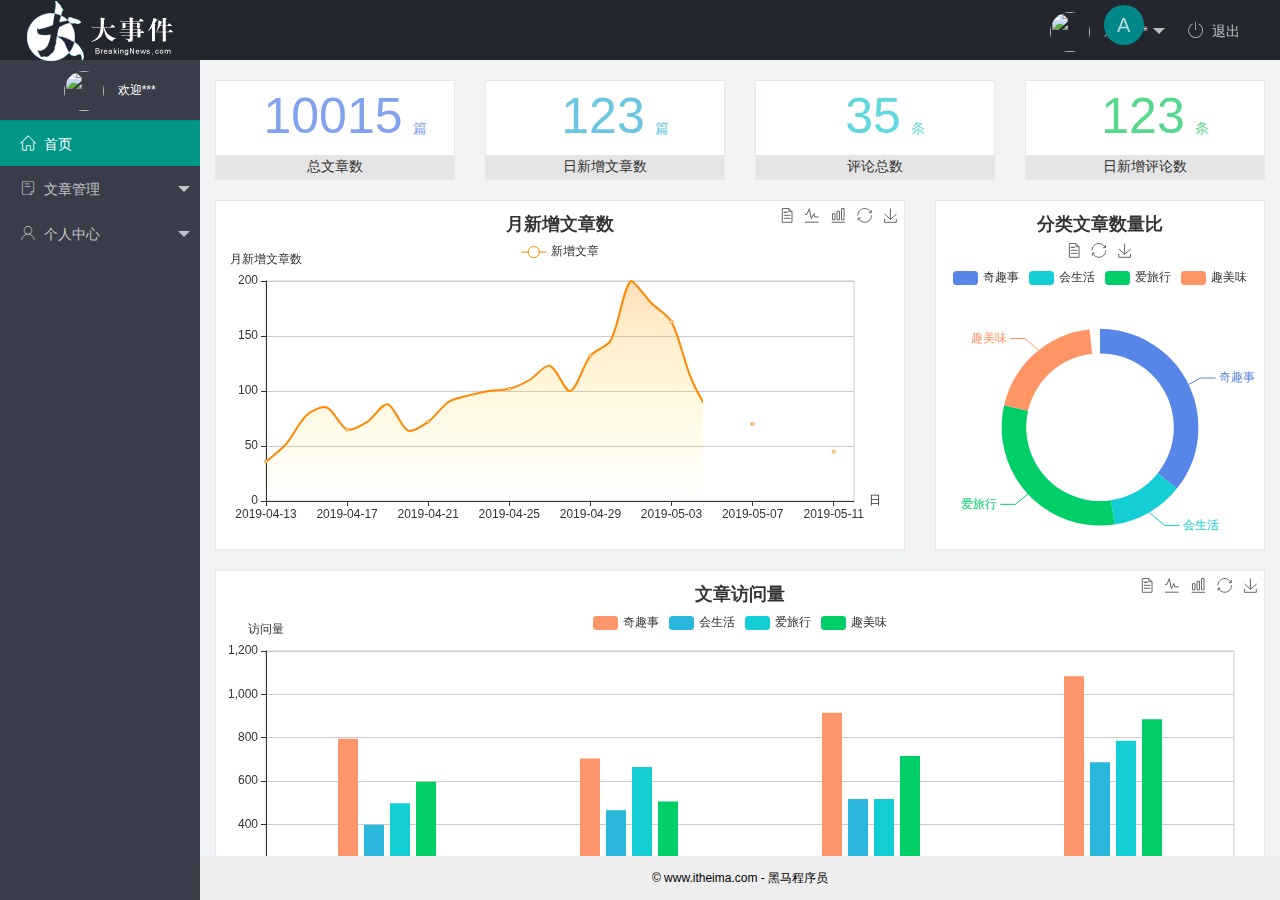
==== login页面.html @ 2f3b5753 "真的是登录页面基本机构哦" ====
<!DOCTYPE html>
<html>

<head>
    <meta charset="utf-8">
    <meta name="viewport" content="width=device-width, initial-scale=1, maximum-scale=1">
    <title></title>
    <link rel="stylesheet" href="./assets/lib/layui/css/layui.css">
    <link rel="stylesheet" href="./assets/fonts/iconfont.css">
    <!-- 个人css -->
    <link rel="stylesheet" href="./assets/css/index.css">
</head>

<body class="layui-layout-body">
    <div class="layui-layout layui-layout-admin">
        <div class="layui-header">
            <div class="layui-logo">
                <img src="./assets/images/logo.png" alt="">
            </div>
            <!-- 头部区域（可配合layui已有的水平导航） -->
            <ul class="layui-nav layui-layout-right">
                <li class="layui-nav-item">
                    <a href="javascript:;">
                        <img src="http://t.cn/RCzsdCq" class="layui-nav-img">
                        <span class="text-avatar">A</span>
                        <span id="welcome">欢迎***</span>
                    </a>
                    <dl class="layui-nav-child">
                        <dd><a href=""><i class="layui-icon layui-icon-app"></i>基本资料</a></dd>
                        <dd><a href=""><i class="layui-icon layui-icon-app"></i>个人头像</a></dd>
                        <dd><a href=""><i class="layui-icon layui-icon-app"></i>重置密码</a></dd>
                    </dl>
                </li>
                <li class="layui-nav-item">
                    <a href="">
                        <span class="iconfont icon-tuichu
                        "></span>退出
                    </a>
                </li>
            </ul>
        </div>

        <div class="layui-side layui-bg-black">
            <div class="layui-side-scroll">
                <!-- 加入个人图片 -->
                <div class="userinfo">
                    <img src="http://t.cn/RCzsdCq" class="layui-nav-img">
                    <span id="welcome">欢迎***</span>
                </div>
                <!-- 左侧导航区域（可配合layui已有的垂直导航） -->
                <ul class="layui-nav layui-nav-tree" lay-shrink="all">
                    <li class="layui-nav-item layui-this"><a href="./home/dashboard.html" target="fm"><span class="iconfont icon-home"></span>首页</a>
                    </li>
                    <li class="layui-nav-item ">
                        <a class="" href="javascript:;"><span class="iconfont icon-16"></span>文章管理</a>
                        <dl class="layui-nav-child">
                            <dd><a href="javascript:;"><i class="layui-icon layui-icon-app"></i>文章类别</a></dd>
                            <dd><a href="javascript:;"><i class="layui-icon layui-icon-app"></i>文章列表</a></dd>
                            <dd><a href="javascript:;"><i class="layui-icon layui-icon-app"></i>发表文章</a></dd>

                        </dl>
                    </li>
                    <li class="layui-nav-item">
                        <a href="javascript:;"><span class="iconfont icon-user"></span>个人中心</a>
                        <dl class="layui-nav-child">
                            <dd><a href="javascript:;"><i class="layui-icon layui-icon-app"></i>基本资料</a></dd>
                            <dd><a href="javascript:;"><i class="layui-icon layui-icon-app"></i>更换头像</a></dd>
                            <dd><a href="javascript:;"><i class="layui-icon layui-icon-app"></i>重置密码</a></dd>
                        </dl>
                    </li>
                </ul>
            </div>
        </div>

        <div class="layui-body">
            <!-- 内容主体区域 -->
            <iframe src="../home/dashboard.html" frameborder="0" name="fm"></iframe>
        </div>

        <div class="layui-footer">
            <!-- 底部固定区域 -->
            © www.itheima.com - 黑马程序员
        </div>
    </div>


    <script src="./assets/lib/layui/layui.all.js"></script>
    <script src="./assets/lib/jquery.js"></script>
    <!-- index的js -->
</body>

</html>
---- assets/lib/layui/css/layui.css ----
/** layui-v2.5.5 MIT License By https://www.layui.com */
 .layui-inline,img{display:inline-block;vertical-align:middle}h1,h2,h3,h4,h5,h6{font-weight:400}.layui-edge,.layui-header,.layui-inline,.layui-main{position:relative}.layui-body,.layui-edge,.layui-elip{overflow:hidden}.layui-btn,.layui-edge,.layui-inline,img{vertical-align:middle}.layui-btn,.layui-disabled,.layui-icon,.layui-unselect{-moz-user-select:none;-webkit-user-select:none;-ms-user-select:none}.layui-elip,.layui-form-checkbox span,.layui-form-pane .layui-form-label{text-overflow:ellipsis;white-space:nowrap}.layui-breadcrumb,.layui-tree-btnGroup{visibility:hidden}blockquote,body,button,dd,div,dl,dt,form,h1,h2,h3,h4,h5,h6,input,li,ol,p,pre,td,textarea,th,ul{margin:0;padding:0;-webkit-tap-highlight-color:rgba(0,0,0,0)}a:active,a:hover{outline:0}img{border:none}li{list-style:none}table{border-collapse:collapse;border-spacing:0}h4,h5,h6{font-size:100%}button,input,optgroup,option,select,textarea{font-family:inherit;font-size:inherit;font-style:inherit;font-weight:inherit;outline:0}pre{white-space:pre-wrap;white-space:-moz-pre-wrap;white-space:-pre-wrap;white-space:-o-pre-wrap;word-wrap:break-word}body{line-height:24px;font:14px Helvetica Neue,Helvetica,PingFang SC,Tahoma,Arial,sans-serif}hr{height:1px;margin:10px 0;border:0;clear:both}a{color:#333;text-decoration:none}a:hover{color:#777}a cite{font-style:normal;*cursor:pointer}.layui-border-box,.layui-border-box *{box-sizing:border-box}.layui-box,.layui-box *{box-sizing:content-box}.layui-clear{clear:both;*zoom:1}.layui-clear:after{content:'\20';clear:both;*zoom:1;display:block;height:0}.layui-inline{*display:inline;*zoom:1}.layui-edge{display:inline-block;width:0;height:0;border-width:6px;border-style:dashed;border-color:transparent}.layui-edge-top{top:-4px;border-bottom-color:#999;border-bottom-style:solid}.layui-edge-right{border-left-color:#999;border-left-style:solid}.layui-edge-bottom{top:2px;border-top-color:#999;border-top-style:solid}.layui-edge-left{border-right-color:#999;border-right-style:solid}.layui-disabled,.layui-disabled:hover{color:#d2d2d2!important;cursor:not-allowed!important}.layui-circle{border-radius:100%}.layui-show{display:block!important}.layui-hide{display:none!important}@font-face{font-family:layui-icon;src:url(../font/iconfont.eot?v=250);src:url(../font/iconfont.eot?v=250#iefix) format('embedded-opentype'),url(../font/iconfont.woff2?v=250) format('woff2'),url(../font/iconfont.woff?v=250) format('woff'),url(../font/iconfont.ttf?v=250) format('truetype'),url(../font/iconfont.svg?v=250#layui-icon) format('svg')}.layui-icon{font-family:layui-icon!important;font-size:16px;font-style:normal;-webkit-font-smoothing:antialiased;-moz-osx-font-smoothing:grayscale}.layui-icon-reply-fill:before{content:"\e611"}.layui-icon-set-fill:before{content:"\e614"}.layui-icon-menu-fill:before{content:"\e60f"}.layui-icon-search:before{content:"\e615"}.layui-icon-share:before{content:"\e641"}.layui-icon-set-sm:before{content:"\e620"}.layui-icon-engine:before{content:"\e628"}.layui-icon-close:before{content:"\1006"}.layui-icon-close-fill:before{content:"\1007"}.layui-icon-chart-screen:before{content:"\e629"}.layui-icon-star:before{content:"\e600"}.layui-icon-circle-dot:before{content:"\e617"}.layui-icon-chat:before{content:"\e606"}.layui-icon-release:before{content:"\e609"}.layui-icon-list:before{content:"\e60a"}.layui-icon-chart:before{content:"\e62c"}.layui-icon-ok-circle:before{content:"\1005"}.layui-icon-layim-theme:before{content:"\e61b"}.layui-icon-table:before{content:"\e62d"}.layui-icon-right:before{content:"\e602"}.layui-icon-left:before{content:"\e603"}.layui-icon-cart-simple:before{content:"\e698"}.layui-icon-face-cry:before{content:"\e69c"}.layui-icon-face-smile:before{content:"\e6af"}.layui-icon-survey:before{content:"\e6b2"}.layui-icon-tree:before{content:"\e62e"}.layui-icon-upload-circle:before{content:"\e62f"}.layui-icon-add-circle:before{content:"\e61f"}.layui-icon-download-circle:before{content:"\e601"}.layui-icon-templeate-1:before{content:"\e630"}.layui-icon-util:before{content:"\e631"}.layui-icon-face-surprised:before{content:"\e664"}.layui-icon-edit:before{content:"\e642"}.layui-icon-speaker:before{content:"\e645"}.layui-icon-down:before{content:"\e61a"}.layui-icon-file:before{content:"\e621"}.layui-icon-layouts:before{content:"\e632"}.layui-icon-rate-half:before{content:"\e6c9"}.layui-icon-add-circle-fine:before{content:"\e608"}.layui-icon-prev-circle:before{content:"\e633"}.layui-icon-read:before{content:"\e705"}.layui-icon-404:before{content:"\e61c"}.layui-icon-carousel:before{content:"\e634"}.layui-icon-help:before{content:"\e607"}.layui-icon-code-circle:before{content:"\e635"}.layui-icon-water:before{content:"\e636"}.layui-icon-username:before{content:"\e66f"}.layui-icon-find-fill:before{content:"\e670"}.layui-icon-about:before{content:"\e60b"}.layui-icon-location:before{content:"\e715"}.layui-icon-up:before{content:"\e619"}.layui-icon-pause:before{content:"\e651"}.layui-icon-date:before{content:"\e637"}.layui-icon-layim-uploadfile:before{content:"\e61d"}.layui-icon-delete:before{content:"\e640"}.layui-icon-play:before{content:"\e652"}.layui-icon-top:before{content:"\e604"}.layui-icon-friends:before{content:"\e612"}.layui-icon-refresh-3:before{content:"\e9aa"}.layui-icon-ok:before{content:"\e605"}.layui-icon-layer:before{content:"\e638"}.layui-icon-face-smile-fine:before{content:"\e60c"}.layui-icon-dollar:before{content:"\e659"}.layui-icon-group:before{content:"\e613"}.layui-icon-layim-download:before{content:"\e61e"}.layui-icon-picture-fine:before{content:"\e60d"}.layui-icon-link:before{content:"\e64c"}.layui-icon-diamond:before{content:"\e735"}.layui-icon-log:before{content:"\e60e"}.layui-icon-rate-solid:before{content:"\e67a"}.layui-icon-fonts-del:before{content:"\e64f"}.layui-icon-unlink:before{content:"\e64d"}.layui-icon-fonts-clear:before{content:"\e639"}.layui-icon-triangle-r:before{content:"\e623"}.layui-icon-circle:before{content:"\e63f"}.layui-icon-radio:before{content:"\e643"}.layui-icon-align-center:before{content:"\e647"}.layui-icon-align-right:before{content:"\e648"}.layui-icon-align-left:before{content:"\e649"}.layui-icon-loading-1:before{content:"\e63e"}.layui-icon-return:before{content:"\e65c"}.layui-icon-fonts-strong:before{content:"\e62b"}.layui-icon-upload:before{content:"\e67c"}.layui-icon-dialogue:before{content:"\e63a"}.layui-icon-video:before{content:"\e6ed"}.layui-icon-headset:before{content:"\e6fc"}.layui-icon-cellphone-fine:before{content:"\e63b"}.layui-icon-add-1:before{content:"\e654"}.layui-icon-face-smile-b:before{content:"\e650"}.layui-icon-fonts-html:before{content:"\e64b"}.layui-icon-form:before{content:"\e63c"}.layui-icon-cart:before{content:"\e657"}.layui-icon-camera-fill:before{content:"\e65d"}.layui-icon-tabs:before{content:"\e62a"}.layui-icon-fonts-code:before{content:"\e64e"}.layui-icon-fire:before{content:"\e756"}.layui-icon-set:before{content:"\e716"}.layui-icon-fonts-u:before{content:"\e646"}.layui-icon-triangle-d:before{content:"\e625"}.layui-icon-tips:before{content:"\e702"}.layui-icon-picture:before{content:"\e64a"}.layui-icon-more-vertical:before{content:"\e671"}.layui-icon-flag:before{content:"\e66c"}.layui-icon-loading:before{content:"\e63d"}.layui-icon-fonts-i:before{content:"\e644"}.layui-icon-refresh-1:before{content:"\e666"}.layui-icon-rmb:before{content:"\e65e"}.layui-icon-home:before{content:"\e68e"}.layui-icon-user:before{content:"\e770"}.layui-icon-notice:before{content:"\e667"}.layui-icon-login-weibo:before{content:"\e675"}.layui-icon-voice:before{content:"\e688"}.layui-icon-upload-drag:before{content:"\e681"}.layui-icon-login-qq:before{content:"\e676"}.layui-icon-snowflake:before{content:"\e6b1"}.layui-icon-file-b:before{content:"\e655"}.layui-icon-template:before{content:"\e663"}.layui-icon-auz:before{content:"\e672"}.layui-icon-console:before{content:"\e665"}.layui-icon-app:before{content:"\e653"}.layui-icon-prev:before{content:"\e65a"}.layui-icon-website:before{content:"\e7ae"}.layui-icon-next:before{content:"\e65b"}.layui-icon-component:before{content:"\e857"}.layui-icon-more:before{content:"\e65f"}.layui-icon-login-wechat:before{content:"\e677"}.layui-icon-shrink-right:before{content:"\e668"}.layui-icon-spread-left:before{content:"\e66b"}.layui-icon-camera:before{content:"\e660"}.layui-icon-note:before{content:"\e66e"}.layui-icon-refresh:before{content:"\e669"}.layui-icon-female:before{content:"\e661"}.layui-icon-male:before{content:"\e662"}.layui-icon-password:before{content:"\e673"}.layui-icon-senior:before{content:"\e674"}.layui-icon-theme:before{content:"\e66a"}.layui-icon-tread:before{content:"\e6c5"}.layui-icon-praise:before{content:"\e6c6"}.layui-icon-star-fill:before{content:"\e658"}.layui-icon-rate:before{content:"\e67b"}.layui-icon-template-1:before{content:"\e656"}.layui-icon-vercode:before{content:"\e679"}.layui-icon-cellphone:before{content:"\e678"}.layui-icon-screen-full:before{content:"\e622"}.layui-icon-screen-restore:before{content:"\e758"}.layui-icon-cols:before{content:"\e610"}.layui-icon-export:before{content:"\e67d"}.layui-icon-print:before{content:"\e66d"}.layui-icon-slider:before{content:"\e714"}.layui-icon-addition:before{content:"\e624"}.layui-icon-subtraction:before{content:"\e67e"}.layui-icon-service:before{content:"\e626"}.layui-icon-transfer:before{content:"\e691"}.layui-main{width:1140px;margin:0 auto}.layui-header{z-index:1000;height:60px}.layui-header a:hover{transition:all .5s;-webkit-transition:all .5s}.layui-side{position:fixed;left:0;top:0;bottom:0;z-index:999;width:200px;overflow-x:hidden}.layui-side-scroll{position:relative;width:220px;height:100%;overflow-x:hidden}.layui-body{position:absolute;left:200px;right:0;top:0;bottom:0;z-index:998;width:auto;overflow-y:auto;box-sizing:border-box}.layui-layout-body{overflow:hidden}.layui-layout-admin .layui-header{background-color:#23262E}.layui-layout-admin .layui-side{top:60px;width:200px;overflow-x:hidden}.layui-layout-admin .layui-body{position:fixed;top:60px;bottom:44px}.layui-layout-admin .layui-main{width:auto;margin:0 15px}.layui-layout-admin .layui-footer{position:fixed;left:200px;right:0;bottom:0;height:44px;line-height:44px;padding:0 15px;background-color:#eee}.layui-layout-admin .layui-logo{position:absolute;left:0;top:0;width:200px;height:100%;line-height:60px;text-align:center;color:#009688;font-size:16px}.layui-layout-admin .layui-header .layui-nav{background:0 0}.layui-layout-left{position:absolute!important;left:200px;top:0}.layui-layout-right{position:absolute!important;right:0;top:0}.layui-container{position:relative;margin:0 auto;padding:0 15px;box-sizing:border-box}.layui-fluid{position:relative;margin:0 auto;padding:0 15px}.layui-row:after,.layui-row:before{content:'';display:block;clear:both}.layui-col-lg1,.layui-col-lg10,.layui-col-lg11,.layui-col-lg12,.layui-col-lg2,.layui-col-lg3,.layui-col-lg4,.layui-col-lg5,.layui-col-lg6,.layui-col-lg7,.layui-col-lg8,.layui-col-lg9,.layui-col-md1,.layui-col-md10,.layui-col-md11,.layui-col-md12,.layui-col-md2,.layui-col-md3,.layui-col-md4,.layui-col-md5,.layui-col-md6,.layui-col-md7,.layui-col-md8,.layui-col-md9,.layui-col-sm1,.layui-col-sm10,.layui-col-sm11,.layui-col-sm12,.layui-col-sm2,.layui-col-sm3,.layui-col-sm4,.layui-col-sm5,.layui-col-sm6,.layui-col-sm7,.layui-col-sm8,.layui-col-sm9,.layui-col-xs1,.layui-col-xs10,.layui-col-xs11,.layui-col-xs12,.layui-col-xs2,.layui-col-xs3,.layui-col-xs4,.layui-col-xs5,.layui-col-xs6,.layui-col-xs7,.layui-col-xs8,.layui-col-xs9{position:relative;display:block;box-sizing:border-box}.layui-col-xs1,.layui-col-xs10,.layui-col-xs11,.layui-col-xs12,.layui-col-xs2,.layui-col-xs3,.layui-col-xs4,.layui-col-xs5,.layui-col-xs6,.layui-col-xs7,.layui-col-xs8,.layui-col-xs9{float:left}.layui-col-xs1{width:8.33333333%}.layui-col-xs2{width:16.66666667%}.layui-col-xs3{width:25%}.layui-col-xs4{width:33.33333333%}.layui-col-xs5{width:41.66666667%}.layui-col-xs6{width:50%}.layui-col-xs7{width:58.33333333%}.layui-col-xs8{width:66.66666667%}.layui-col-xs9{width:75%}.layui-col-xs10{width:83.33333333%}.layui-col-xs11{width:91.66666667%}.layui-col-xs12{width:100%}.layui-col-xs-offset1{margin-left:8.33333333%}.layui-col-xs-offset2{margin-left:16.66666667%}.layui-col-xs-offset3{margin-left:25%}.layui-col-xs-offset4{margin-left:33.33333333%}.layui-col-xs-offset5{margin-left:41.66666667%}.layui-col-xs-offset6{margin-left:50%}.layui-col-xs-offset7{margin-left:58.33333333%}.layui-col-xs-offset8{margin-left:66.66666667%}.layui-col-xs-offset9{margin-left:75%}.layui-col-xs-offset10{margin-left:83.33333333%}.layui-col-xs-offset11{margin-left:91.66666667%}.layui-col-xs-offset12{margin-left:100%}@media screen and (max-width:768px){.layui-hide-xs{display:none!important}.layui-show-xs-block{display:block!important}.layui-show-xs-inline{display:inline!important}.layui-show-xs-inline-block{display:inline-block!important}}@media screen and (min-width:768px){.layui-container{width:750px}.layui-hide-sm{display:none!important}.layui-show-sm-block{display:block!important}.layui-show-sm-inline{display:inline!important}.layui-show-sm-inline-block{display:inline-block!important}.layui-col-sm1,.layui-col-sm10,.layui-col-sm11,.layui-col-sm12,.layui-col-sm2,.layui-col-sm3,.layui-col-sm4,.layui-col-sm5,.layui-col-sm6,.layui-col-sm7,.layui-col-sm8,.layui-col-sm9{float:left}.layui-col-sm1{width:8.33333333%}.layui-col-sm2{width:16.66666667%}.layui-col-sm3{width:25%}.layui-col-sm4{width:33.33333333%}.layui-col-sm5{width:41.66666667%}.layui-col-sm6{width:50%}.layui-col-sm7{width:58.33333333%}.layui-col-sm8{width:66.66666667%}.layui-col-sm9{width:75%}.layui-col-sm10{width:83.33333333%}.layui-col-sm11{width:91.66666667%}.layui-col-sm12{width:100%}.layui-col-sm-offset1{margin-left:8.33333333%}.layui-col-sm-offset2{margin-left:16.66666667%}.layui-col-sm-offset3{margin-left:25%}.layui-col-sm-offset4{margin-left:33.33333333%}.layui-col-sm-offset5{margin-left:41.66666667%}.layui-col-sm-offset6{margin-left:50%}.layui-col-sm-offset7{margin-left:58.33333333%}.layui-col-sm-offset8{margin-left:66.66666667%}.layui-col-sm-offset9{margin-left:75%}.layui-col-sm-offset10{margin-left:83.33333333%}.layui-col-sm-offset11{margin-left:91.66666667%}.layui-col-sm-offset12{margin-left:100%}}@media screen and (min-width:992px){.layui-container{width:970px}.layui-hide-md{display:none!important}.layui-show-md-block{display:block!important}.layui-show-md-inline{display:inline!important}.layui-show-md-inline-block{display:inline-block!important}.layui-col-md1,.layui-col-md10,.layui-col-md11,.layui-col-md12,.layui-col-md2,.layui-col-md3,.layui-col-md4,.layui-col-md5,.layui-col-md6,.layui-col-md7,.layui-col-md8,.layui-col-md9{float:left}.layui-col-md1{width:8.33333333%}.layui-col-md2{width:16.66666667%}.layui-col-md3{width:25%}.layui-col-md4{width:33.33333333%}.layui-col-md5{width:41.66666667%}.layui-col-md6{width:50%}.layui-col-md7{width:58.33333333%}.layui-col-md8{width:66.66666667%}.layui-col-md9{width:75%}.layui-col-md10{width:83.33333333%}.layui-col-md11{width:91.66666667%}.layui-col-md12{width:100%}.layui-col-md-offset1{margin-left:8.33333333%}.layui-col-md-offset2{margin-left:16.66666667%}.layui-col-md-offset3{margin-left:25%}.layui-col-md-offset4{margin-left:33.33333333%}.layui-col-md-offset5{margin-left:41.66666667%}.layui-col-md-offset6{margin-left:50%}.layui-col-md-offset7{margin-left:58.33333333%}.layui-col-md-offset8{margin-left:66.66666667%}.layui-col-md-offset9{margin-left:75%}.layui-col-md-offset10{margin-left:83.33333333%}.layui-col-md-offset11{margin-left:91.66666667%}.layui-col-md-offset12{margin-left:100%}}@media screen and (min-width:1200px){.layui-container{width:1170px}.layui-hide-lg{display:none!important}.layui-show-lg-block{display:block!important}.layui-show-lg-inline{display:inline!important}.layui-show-lg-inline-block{display:inline-block!important}.layui-col-lg1,.layui-col-lg10,.layui-col-lg11,.layui-col-lg12,.layui-col-lg2,.layui-col-lg3,.layui-col-lg4,.layui-col-lg5,.layui-col-lg6,.layui-col-lg7,.layui-col-lg8,.layui-col-lg9{float:left}.layui-col-lg1{width:8.33333333%}.layui-col-lg2{width:16.66666667%}.layui-col-lg3{width:25%}.layui-col-lg4{width:33.33333333%}.layui-col-lg5{width:41.66666667%}.layui-col-lg6{width:50%}.layui-col-lg7{width:58.33333333%}.layui-col-lg8{width:66.66666667%}.layui-col-lg9{width:75%}.layui-col-lg10{width:83.33333333%}.layui-col-lg11{width:91.66666667%}.layui-col-lg12{width:100%}.layui-col-lg-offset1{margin-left:8.33333333%}.layui-col-lg-offset2{margin-left:16.66666667%}.layui-col-lg-offset3{margin-left:25%}.layui-col-lg-offset4{margin-left:33.33333333%}.layui-col-lg-offset5{margin-left:41.66666667%}.layui-col-lg-offset6{margin-left:50%}.layui-col-lg-offset7{margin-left:58.33333333%}.layui-col-lg-offset8{margin-left:66.66666667%}.layui-col-lg-offset9{margin-left:75%}.layui-col-lg-offset10{margin-left:83.33333333%}.layui-col-lg-offset11{margin-left:91.66666667%}.layui-col-lg-offset12{margin-left:100%}}.layui-col-space1{margin:-.5px}.layui-col-space1>*{padding:.5px}.layui-col-space3{margin:-1.5px}.layui-col-space3>*{padding:1.5px}.layui-col-space5{margin:-2.5px}.layui-col-space5>*{padding:2.5px}.layui-col-space8{margin:-3.5px}.layui-col-space8>*{padding:3.5px}.layui-col-space10{margin:-5px}.layui-col-space10>*{padding:5px}.layui-col-space12{margin:-6px}.layui-col-space12>*{padding:6px}.layui-col-space15{margin:-7.5px}.layui-col-space15>*{padding:7.5px}.layui-col-space18{margin:-9px}.layui-col-space18>*{padding:9px}.layui-col-space20{margin:-10px}.layui-col-space20>*{padding:10px}.layui-col-space22{margin:-11px}.layui-col-space22>*{padding:11px}.layui-col-space25{margin:-12.5px}.layui-col-space25>*{padding:12.5px}.layui-col-space30{margin:-15px}.layui-col-space30>*{padding:15px}.layui-btn,.layui-input,.layui-select,.layui-textarea,.layui-upload-button{outline:0;-webkit-appearance:none;transition:all .3s;-webkit-transition:all .3s;box-sizing:border-box}.layui-elem-quote{margin-bottom:10px;padding:15px;line-height:22px;border-left:5px solid #009688;border-radius:0 2px 2px 0;background-color:#f2f2f2}.layui-quote-nm{border-style:solid;border-width:1px 1px 1px 5px;background:0 0}.layui-elem-field{margin-bottom:10px;padding:0;border-width:1px;border-style:solid}.layui-elem-field legend{margin-left:20px;padding:0 10px;font-size:20px;font-weight:300}.layui-field-title{margin:10px 0 20px;border-width:1px 0 0}.layui-field-box{padding:10px 15px}.layui-field-title .layui-field-box{padding:10px 0}.layui-progress{position:relative;height:6px;border-radius:20px;background-color:#e2e2e2}.layui-progress-bar{position:absolute;left:0;top:0;width:0;max-width:100%;height:6px;border-radius:20px;text-align:right;background-color:#5FB878;transition:all .3s;-webkit-transition:all .3s}.layui-progress-big,.layui-progress-big .layui-progress-bar{height:18px;line-height:18px}.layui-progress-text{position:relative;top:-20px;line-height:18px;font-size:12px;color:#666}.layui-progress-big .layui-progress-text{position:static;padding:0 10px;color:#fff}.layui-collapse{border-width:1px;border-style:solid;border-radius:2px}.layui-colla-content,.layui-colla-item{border-top-width:1px;border-top-style:solid}.layui-colla-item:first-child{border-top:none}.layui-colla-title{position:relative;height:42px;line-height:42px;padding:0 15px 0 35px;color:#333;background-color:#f2f2f2;cursor:pointer;font-size:14px;overflow:hidden}.layui-colla-content{display:none;padding:10px 15px;line-height:22px;color:#666}.layui-colla-icon{position:absolute;left:15px;top:0;font-size:14px}.layui-card{margin-bottom:15px;border-radius:2px;background-color:#fff;box-shadow:0 1px 2px 0 rgba(0,0,0,.05)}.layui-card:last-child{margin-bottom:0}.layui-card-header{position:relative;height:42px;line-height:42px;padding:0 15px;border-bottom:1px solid #f6f6f6;color:#333;border-radius:2px 2px 0 0;font-size:14px}.layui-bg-black,.layui-bg-blue,.layui-bg-cyan,.layui-bg-green,.layui-bg-orange,.layui-bg-red{color:#fff!important}.layui-card-body{position:relative;padding:10px 15px;line-height:24px}.layui-card-body[pad15]{padding:15px}.layui-card-body[pad20]{padding:20px}.layui-card-body .layui-table{margin:5px 0}.layui-card .layui-tab{margin:0}.layui-panel-window{position:relative;padding:15px;border-radius:0;border-top:5px solid #E6E6E6;background-color:#fff}.layui-auxiliar-moving{position:fixed;left:0;right:0;top:0;bottom:0;width:100%;height:100%;background:0 0;z-index:9999999999}.layui-form-label,.layui-form-mid,.layui-form-select,.layui-input-block,.layui-input-inline,.layui-textarea{position:relative}.layui-bg-red{background-color:#FF5722!important}.layui-bg-orange{background-color:#FFB800!important}.layui-bg-green{background-color:#009688!important}.layui-bg-cyan{background-color:#2F4056!important}.layui-bg-blue{background-color:#1E9FFF!important}.layui-bg-black{background-color:#393D49!important}.layui-bg-gray{background-color:#eee!important;color:#666!important}.layui-badge-rim,.layui-colla-content,.layui-colla-item,.layui-collapse,.layui-elem-field,.layui-form-pane .layui-form-item[pane],.layui-form-pane .layui-form-label,.layui-input,.layui-layedit,.layui-layedit-tool,.layui-quote-nm,.layui-select,.layui-tab-bar,.layui-tab-card,.layui-tab-title,.layui-tab-title .layui-this:after,.layui-textarea{border-color:#e6e6e6}.layui-timeline-item:before,hr{background-color:#e6e6e6}.layui-text{line-height:22px;font-size:14px;color:#666}.layui-text h1,.layui-text h2,.layui-text h3{font-weight:500;color:#333}.layui-text h1{font-size:30px}.layui-text h2{font-size:24px}.layui-text h3{font-size:18px}.layui-text a:not(.layui-btn){color:#01AAED}.layui-text a:not(.layui-btn):hover{text-decoration:underline}.layui-text ul{padding:5px 0 5px 15px}.layui-text ul li{margin-top:5px;list-style-type:disc}.layui-text em,.layui-word-aux{color:#999!important;padding:0 5px!important}.layui-btn{display:inline-block;height:38px;line-height:38px;padding:0 18px;background-color:#009688;color:#fff;white-space:nowrap;text-align:center;font-size:14px;border:none;border-radius:2px;cursor:pointer}.layui-btn:hover{opacity:.8;filter:alpha(opacity=80);color:#fff}.layui-btn:active{opacity:1;filter:alpha(opacity=100)}.layui-btn+.layui-btn{margin-left:10px}.layui-btn-container{font-size:0}.layui-btn-container .layui-btn{margin-right:10px;margin-bottom:10px}.layui-btn-container .layui-btn+.layui-btn{margin-left:0}.layui-table .layui-btn-container .layui-btn{margin-bottom:9px}.layui-btn-radius{border-radius:100px}.layui-btn .layui-icon{margin-right:3px;font-size:18px;vertical-align:bottom;vertical-align:middle\9}.layui-btn-primary{border:1px solid #C9C9C9;background-color:#fff;color:#555}.layui-btn-primary:hover{border-color:#009688;color:#333}.layui-btn-normal{background-color:#1E9FFF}.layui-btn-warm{background-color:#FFB800}.layui-btn-danger{background-color:#FF5722}.layui-btn-checked{background-color:#5FB878}.layui-btn-disabled,.layui-btn-disabled:active,.layui-btn-disabled:hover{border:1px solid #e6e6e6;background-color:#FBFBFB;color:#C9C9C9;cursor:not-allowed;opacity:1}.layui-btn-lg{height:44px;line-height:44px;padding:0 25px;font-size:16px}.layui-btn-sm{height:30px;line-height:30px;padding:0 10px;font-size:12px}.layui-btn-sm i{font-size:16px!important}.layui-btn-xs{height:22px;line-height:22px;padding:0 5px;font-size:12px}.layui-btn-xs i{font-size:14px!important}.layui-btn-group{display:inline-block;vertical-align:middle;font-size:0}.layui-btn-group .layui-btn{margin-left:0!important;margin-right:0!important;border-left:1px solid rgba(255,255,255,.5);border-radius:0}.layui-btn-group .layui-btn-primary{border-left:none}.layui-btn-group .layui-btn-primary:hover{border-color:#C9C9C9;color:#009688}.layui-btn-group .layui-btn:first-child{border-left:none;border-radius:2px 0 0 2px}.layui-btn-group .layui-btn-primary:first-child{border-left:1px solid #c9c9c9}.layui-btn-group .layui-btn:last-child{border-radius:0 2px 2px 0}.layui-btn-group .layui-btn+.layui-btn{margin-left:0}.layui-btn-group+.layui-btn-group{margin-left:10px}.layui-btn-fluid{width:100%}.layui-input,.layui-select,.layui-textarea{height:38px;line-height:1.3;line-height:38px\9;border-width:1px;border-style:solid;background-color:#fff;border-radius:2px}.layui-input::-webkit-input-placeholder,.layui-select::-webkit-input-placeholder,.layui-textarea::-webkit-input-placeholder{line-height:1.3}.layui-input,.layui-textarea{display:block;width:100%;padding-left:10px}.layui-input:hover,.layui-textarea:hover{border-color:#D2D2D2!important}.layui-input:focus,.layui-textarea:focus{border-color:#C9C9C9!important}.layui-textarea{min-height:100px;height:auto;line-height:20px;padding:6px 10px;resize:vertical}.layui-select{padding:0 10px}.layui-form input[type=checkbox],.layui-form input[type=radio],.layui-form select{display:none}.layui-form [lay-ignore]{display:initial}.layui-form-item{margin-bottom:15px;clear:both;*zoom:1}.layui-form-item:after{content:'\20';clear:both;*zoom:1;display:block;height:0}.layui-form-label{float:left;display:block;padding:9px 15px;width:80px;font-weight:400;line-height:20px;text-align:right}.layui-form-label-col{display:block;float:none;padding:9px 0;line-height:20px;text-align:left}.layui-form-item .layui-inline{margin-bottom:5px;margin-right:10px}.layui-input-block{margin-left:110px;min-height:36px}.layui-input-inline{display:inline-block;vertical-align:middle}.layui-form-item .layui-input-inline{float:left;width:190px;margin-right:10px}.layui-form-text .layui-input-inline{width:auto}.layui-form-mid{float:left;display:block;padding:9px 0!important;line-height:20px;margin-right:10px}.layui-form-danger+.layui-form-select .layui-input,.layui-form-danger:focus{border-color:#FF5722!important}.layui-form-select .layui-input{padding-right:30px;cursor:pointer}.layui-form-select .layui-edge{position:absolute;right:10px;top:50%;margin-top:-3px;cursor:pointer;border-width:6px;border-top-color:#c2c2c2;border-top-style:solid;transition:all .3s;-webkit-transition:all .3s}.layui-form-select dl{display:none;position:absolute;left:0;top:42px;padding:5px 0;z-index:899;min-width:100%;border:1px solid #d2d2d2;max-height:300px;overflow-y:auto;background-color:#fff;border-radius:2px;box-shadow:0 2px 4px rgba(0,0,0,.12);box-sizing:border-box}.layui-form-select dl dd,.layui-form-select dl dt{padding:0 10px;line-height:36px;white-space:nowrap;overflow:hidden;text-overflow:ellipsis}.layui-form-select dl dt{font-size:12px;color:#999}.layui-form-select dl dd{cursor:pointer}.layui-form-select dl dd:hover{background-color:#f2f2f2;-webkit-transition:.5s all;transition:.5s all}.layui-form-select .layui-select-group dd{padding-left:20px}.layui-form-select dl dd.layui-select-tips{padding-left:10px!important;color:#999}.layui-form-select dl dd.layui-this{background-color:#5FB878;color:#fff}.layui-form-checkbox,.layui-form-select dl dd.layui-disabled{background-color:#fff}.layui-form-selected dl{display:block}.layui-form-checkbox,.layui-form-checkbox *,.layui-form-switch{display:inline-block;vertical-align:middle}.layui-form-selected .layui-edge{margin-top:-9px;-webkit-transform:rotate(180deg);transform:rotate(180deg);margin-top:-3px\9}:root .layui-form-selected .layui-edge{margin-top:-9px\0/IE9}.layui-form-selectup dl{top:auto;bottom:42px}.layui-select-none{margin:5px 0;text-align:center;color:#999}.layui-select-disabled .layui-disabled{border-color:#eee!important}.layui-select-disabled .layui-edge{border-top-color:#d2d2d2}.layui-form-checkbox{position:relative;height:30px;line-height:30px;margin-right:10px;padding-right:30px;cursor:pointer;font-size:0;-webkit-transition:.1s linear;transition:.1s linear;box-sizing:border-box}.layui-form-checkbox span{padding:0 10px;height:100%;font-size:14px;border-radius:2px 0 0 2px;background-color:#d2d2d2;color:#fff;overflow:hidden}.layui-form-checkbox:hover span{background-color:#c2c2c2}.layui-form-checkbox i{position:absolute;right:0;top:0;width:30px;height:28px;border:1px solid #d2d2d2;border-left:none;border-radius:0 2px 2px 0;color:#fff;font-size:20px;text-align:center}.layui-form-checkbox:hover i{border-color:#c2c2c2;color:#c2c2c2}.layui-form-checked,.layui-form-checked:hover{border-color:#5FB878}.layui-form-checked span,.layui-form-checked:hover span{background-color:#5FB878}.layui-form-checked i,.layui-form-checked:hover i{color:#5FB878}.layui-form-item .layui-form-checkbox{margin-top:4px}.layui-form-checkbox[lay-skin=primary]{height:auto!important;line-height:normal!important;min-width:18px;min-height:18px;border:none!important;margin-right:0;padding-left:28px;padding-right:0;background:0 0}.layui-form-checkbox[lay-skin=primary] span{padding-left:0;padding-right:15px;line-height:18px;background:0 0;color:#666}.layui-form-checkbox[lay-skin=primary] i{right:auto;left:0;width:16px;height:16px;line-height:16px;border:1px solid #d2d2d2;font-size:12px;border-radius:2px;background-color:#fff;-webkit-transition:.1s linear;transition:.1s linear}.layui-form-checkbox[lay-skin=primary]:hover i{border-color:#5FB878;color:#fff}.layui-form-checked[lay-skin=primary] i{border-color:#5FB878!important;background-color:#5FB878;color:#fff}.layui-checkbox-disbaled[lay-skin=primary] span{background:0 0!important;color:#c2c2c2}.layui-checkbox-disbaled[lay-skin=primary]:hover i{border-color:#d2d2d2}.layui-form-item .layui-form-checkbox[lay-skin=primary]{margin-top:10px}.layui-form-switch{position:relative;height:22px;line-height:22px;min-width:35px;padding:0 5px;margin-top:8px;border:1px solid #d2d2d2;border-radius:20px;cursor:pointer;background-color:#fff;-webkit-transition:.1s linear;transition:.1s linear}.layui-form-switch i{position:absolute;left:5px;top:3px;width:16px;height:16px;border-radius:20px;background-color:#d2d2d2;-webkit-transition:.1s linear;transition:.1s linear}.layui-form-switch em{position:relative;top:0;width:25px;margin-left:21px;padding:0!important;text-align:center!important;color:#999!important;font-style:normal!important;font-size:12px}.layui-form-onswitch{border-color:#5FB878;background-color:#5FB878}.layui-checkbox-disbaled,.layui-checkbox-disbaled i{border-color:#e2e2e2!important}.layui-form-onswitch i{left:100%;margin-left:-21px;background-color:#fff}.layui-form-onswitch em{margin-left:5px;margin-right:21px;color:#fff!important}.layui-checkbox-disbaled span{background-color:#e2e2e2!important}.layui-checkbox-disbaled:hover i{color:#fff!important}[lay-radio]{display:none}.layui-form-radio,.layui-form-radio *{display:inline-block;vertical-align:middle}.layui-form-radio{line-height:28px;margin:6px 10px 0 0;padding-right:10px;cursor:pointer;font-size:0}.layui-form-radio *{font-size:14px}.layui-form-radio>i{margin-right:8px;font-size:22px;color:#c2c2c2}.layui-form-radio>i:hover,.layui-form-radioed>i{color:#5FB878}.layui-radio-disbaled>i{color:#e2e2e2!important}.layui-form-pane .layui-form-label{width:110px;padding:8px 15px;height:38px;line-height:20px;border-width:1px;border-style:solid;border-radius:2px 0 0 2px;text-align:center;background-color:#FBFBFB;overflow:hidden;box-sizing:border-box}.layui-form-pane .layui-input-inline{margin-left:-1px}.layui-form-pane .layui-input-block{margin-left:110px;left:-1px}.layui-form-pane .layui-input{border-radius:0 2px 2px 0}.layui-form-pane .layui-form-text .layui-form-label{float:none;width:100%;border-radius:2px;box-sizing:border-box;text-align:left}.layui-form-pane .layui-form-text .layui-input-inline{display:block;margin:0;top:-1px;clear:both}.layui-form-pane .layui-form-text .layui-input-block{margin:0;left:0;top:-1px}.layui-form-pane .layui-form-text .layui-textarea{min-height:100px;border-radius:0 0 2px 2px}.layui-form-pane .layui-form-checkbox{margin:4px 0 4px 10px}.layui-form-pane .layui-form-radio,.layui-form-pane .layui-form-switch{margin-top:6px;margin-left:10px}.layui-form-pane .layui-form-item[pane]{position:relative;border-width:1px;border-style:solid}.layui-form-pane .layui-form-item[pane] .layui-form-label{position:absolute;left:0;top:0;height:100%;border-width:0 1px 0 0}.layui-form-pane .layui-form-item[pane] .layui-input-inline{margin-left:110px}@media screen and (max-width:450px){.layui-form-item .layui-form-label{text-overflow:ellipsis;overflow:hidden;white-space:nowrap}.layui-form-item .layui-inline{display:block;margin-right:0;margin-bottom:20px;clear:both}.layui-form-item .layui-inline:after{content:'\20';clear:both;display:block;height:0}.layui-form-item .layui-input-inline{display:block;float:none;left:-3px;width:auto;margin:0 0 10px 112px}.layui-form-item .layui-input-inline+.layui-form-mid{margin-left:110px;top:-5px;padding:0}.layui-form-item .layui-form-checkbox{margin-right:5px;margin-bottom:5px}}.layui-layedit{border-width:1px;border-style:solid;border-radius:2px}.layui-layedit-tool{padding:3px 5px;border-bottom-width:1px;border-bottom-style:solid;font-size:0}.layedit-tool-fixed{position:fixed;top:0;border-top:1px solid #e2e2e2}.layui-layedit-tool .layedit-tool-mid,.layui-layedit-tool .layui-icon{display:inline-block;vertical-align:middle;text-align:center;font-size:14px}.layui-layedit-tool .layui-icon{position:relative;width:32px;height:30px;line-height:30px;margin:3px 5px;color:#777;cursor:pointer;border-radius:2px}.layui-layedit-tool .layui-icon:hover{color:#393D49}.layui-layedit-tool .layui-icon:active{color:#000}.layui-layedit-tool .layedit-tool-active{background-color:#e2e2e2;color:#000}.layui-layedit-tool .layui-disabled,.layui-layedit-tool .layui-disabled:hover{color:#d2d2d2;cursor:not-allowed}.layui-layedit-tool .layedit-tool-mid{width:1px;height:18px;margin:0 10px;background-color:#d2d2d2}.layedit-tool-html{width:50px!important;font-size:30px!important}.layedit-tool-b,.layedit-tool-code,.layedit-tool-help{font-size:16px!important}.layedit-tool-d,.layedit-tool-face,.layedit-tool-image,.layedit-tool-unlink{font-size:18px!important}.layedit-tool-image input{position:absolute;font-size:0;left:0;top:0;width:100%;height:100%;opacity:.01;filter:Alpha(opacity=1);cursor:pointer}.layui-layedit-iframe iframe{display:block;width:100%}#LAY_layedit_code{overflow:hidden}.layui-laypage{display:inline-block;*display:inline;*zoom:1;vertical-align:middle;margin:10px 0;font-size:0}.layui-laypage>a:first-child,.layui-laypage>a:first-child em{border-radius:2px 0 0 2px}.layui-laypage>a:last-child,.layui-laypage>a:last-child em{border-radius:0 2px 2px 0}.layui-laypage>:first-child{margin-left:0!important}.layui-laypage>:last-child{margin-right:0!important}.layui-laypage a,.layui-laypage button,.layui-laypage input,.layui-laypage select,.layui-laypage span{border:1px solid #e2e2e2}.layui-laypage a,.layui-laypage span{display:inline-block;*display:inline;*zoom:1;vertical-align:middle;padding:0 15px;height:28px;line-height:28px;margin:0 -1px 5px 0;background-color:#fff;color:#333;font-size:12px}.layui-flow-more a *,.layui-laypage input,.layui-table-view select[lay-ignore]{display:inline-block}.layui-laypage a:hover{color:#009688}.layui-laypage em{font-style:normal}.layui-laypage .layui-laypage-spr{color:#999;font-weight:700}.layui-laypage a{text-decoration:none}.layui-laypage .layui-laypage-curr{position:relative}.layui-laypage .layui-laypage-curr em{position:relative;color:#fff}.layui-laypage .layui-laypage-curr .layui-laypage-em{position:absolute;left:-1px;top:-1px;padding:1px;width:100%;height:100%;background-color:#009688}.layui-laypage-em{border-radius:2px}.layui-laypage-next em,.layui-laypage-prev em{font-family:Sim sun;font-size:16px}.layui-laypage .layui-laypage-count,.layui-laypage .layui-laypage-limits,.layui-laypage .layui-laypage-refresh,.layui-laypage .layui-laypage-skip{margin-left:10px;margin-right:10px;padding:0;border:none}.layui-laypage .layui-laypage-limits,.layui-laypage .layui-laypage-refresh{vertical-align:top}.layui-laypage .layui-laypage-refresh i{font-size:18px;cursor:pointer}.layui-laypage select{height:22px;padding:3px;border-radius:2px;cursor:pointer}.layui-laypage .layui-laypage-skip{height:30px;line-height:30px;color:#999}.layui-laypage button,.layui-laypage input{height:30px;line-height:30px;border-radius:2px;vertical-align:top;background-color:#fff;box-sizing:border-box}.layui-laypage input{width:40px;margin:0 10px;padding:0 3px;text-align:center}.layui-laypage input:focus,.layui-laypage select:focus{border-color:#009688!important}.layui-laypage button{margin-left:10px;padding:0 10px;cursor:pointer}.layui-table,.layui-table-view{margin:10px 0}.layui-flow-more{margin:10px 0;text-align:center;color:#999;font-size:14px}.layui-flow-more a{height:32px;line-height:32px}.layui-flow-more a *{vertical-align:top}.layui-flow-more a cite{padding:0 20px;border-radius:3px;background-color:#eee;color:#333;font-style:normal}.layui-flow-more a cite:hover{opacity:.8}.layui-flow-more a i{font-size:30px;color:#737383}.layui-table{width:100%;background-color:#fff;color:#666}.layui-table tr{transition:all .3s;-webkit-transition:all .3s}.layui-table th{text-align:left;font-weight:400}.layui-table tbody tr:hover,.layui-table thead tr,.layui-table-click,.layui-table-header,.layui-table-hover,.layui-table-mend,.layui-table-patch,.layui-table-tool,.layui-table-total,.layui-table-total tr,.layui-table[lay-even] tr:nth-child(even){background-color:#f2f2f2}.layui-table td,.layui-table th,.layui-table-col-set,.layui-table-fixed-r,.layui-table-grid-down,.layui-table-header,.layui-table-page,.layui-table-tips-main,.layui-table-tool,.layui-table-total,.layui-table-view,.layui-table[lay-skin=line],.layui-table[lay-skin=row]{border-width:1px;border-style:solid;border-color:#e6e6e6}.layui-table td,.layui-table th{position:relative;padding:9px 15px;min-height:20px;line-height:20px;font-size:14px}.layui-table[lay-skin=line] td,.layui-table[lay-skin=line] th{border-width:0 0 1px}.layui-table[lay-skin=row] td,.layui-table[lay-skin=row] th{border-width:0 1px 0 0}.layui-table[lay-skin=nob] td,.layui-table[lay-skin=nob] th{border:none}.layui-table img{max-width:100px}.layui-table[lay-size=lg] td,.layui-table[lay-size=lg] th{padding:15px 30px}.layui-table-view .layui-table[lay-size=lg] .layui-table-cell{height:40px;line-height:40px}.layui-table[lay-size=sm] td,.layui-table[lay-size=sm] th{font-size:12px;padding:5px 10px}.layui-table-view .layui-table[lay-size=sm] .layui-table-cell{height:20px;line-height:20px}.layui-table[lay-data]{display:none}.layui-table-box{position:relative;overflow:hidden}.layui-table-view .layui-table{position:relative;width:auto;margin:0}.layui-table-view .layui-table[lay-skin=line]{border-width:0 1px 0 0}.layui-table-view .layui-table[lay-skin=row]{border-width:0 0 1px}.layui-table-view .layui-table td,.layui-table-view .layui-table th{padding:5px 0;border-top:none;border-left:none}.layui-table-view .layui-table th.layui-unselect .layui-table-cell span{cursor:pointer}.layui-table-view .layui-table td{cursor:default}.layui-table-view .layui-table td[data-edit=text]{cursor:text}.layui-table-view .layui-form-checkbox[lay-skin=primary] i{width:18px;height:18px}.layui-table-view .layui-form-radio{line-height:0;padding:0}.layui-table-view .layui-form-radio>i{margin:0;font-size:20px}.layui-table-init{position:absolute;left:0;top:0;width:100%;height:100%;text-align:center;z-index:110}.layui-table-init .layui-icon{position:absolute;left:50%;top:50%;margin:-15px 0 0 -15px;font-size:30px;color:#c2c2c2}.layui-table-header{border-width:0 0 1px;overflow:hidden}.layui-table-header .layui-table{margin-bottom:-1px}.layui-table-tool .layui-inline[lay-event]{position:relative;width:26px;height:26px;padding:5px;line-height:16px;margin-right:10px;text-align:center;color:#333;border:1px solid #ccc;cursor:pointer;-webkit-transition:.5s all;transition:.5s all}.layui-table-tool .layui-inline[lay-event]:hover{border:1px solid #999}.layui-table-tool-temp{padding-right:120px}.layui-table-tool-self{position:absolute;right:17px;top:10px}.layui-table-tool .layui-table-tool-self .layui-inline[lay-event]{margin:0 0 0 10px}.layui-table-tool-panel{position:absolute;top:29px;left:-1px;padding:5px 0;min-width:150px;min-height:40px;border:1px solid #d2d2d2;text-align:left;overflow-y:auto;background-color:#fff;box-shadow:0 2px 4px rgba(0,0,0,.12)}.layui-table-cell,.layui-table-tool-panel li{overflow:hidden;text-overflow:ellipsis;white-space:nowrap}.layui-table-tool-panel li{padding:0 10px;line-height:30px;-webkit-transition:.5s all;transition:.5s all}.layui-table-tool-panel li .layui-form-checkbox[lay-skin=primary]{width:100%;padding-left:28px}.layui-table-tool-panel li:hover{background-color:#f2f2f2}.layui-table-tool-panel li .layui-form-checkbox[lay-skin=primary] i{position:absolute;left:0;top:0}.layui-table-tool-panel li .layui-form-checkbox[lay-skin=primary] span{padding:0}.layui-table-tool .layui-table-tool-self .layui-table-tool-panel{left:auto;right:-1px}.layui-table-col-set{position:absolute;right:0;top:0;width:20px;height:100%;border-width:0 0 0 1px;background-color:#fff}.layui-table-sort{width:10px;height:20px;margin-left:5px;cursor:pointer!important}.layui-table-sort .layui-edge{position:absolute;left:5px;border-width:5px}.layui-table-sort .layui-table-sort-asc{top:3px;border-top:none;border-bottom-style:solid;border-bottom-color:#b2b2b2}.layui-table-sort .layui-table-sort-asc:hover{border-bottom-color:#666}.layui-table-sort .layui-table-sort-desc{bottom:5px;border-bottom:none;border-top-style:solid;border-top-color:#b2b2b2}.layui-table-sort .layui-table-sort-desc:hover{border-top-color:#666}.layui-table-sort[lay-sort=asc] .layui-table-sort-asc{border-bottom-color:#000}.layui-table-sort[lay-sort=desc] .layui-table-sort-desc{border-top-color:#000}.layui-table-cell{height:28px;line-height:28px;padding:0 15px;position:relative;box-sizing:border-box}.layui-table-cell .layui-form-checkbox[lay-skin=primary]{top:-1px;padding:0}.layui-table-cell .layui-table-link{color:#01AAED}.laytable-cell-checkbox,.laytable-cell-numbers,.laytable-cell-radio,.laytable-cell-space{padding:0;text-align:center}.layui-table-body{position:relative;overflow:auto;margin-right:-1px;margin-bottom:-1px}.layui-table-body .layui-none{line-height:26px;padding:15px;text-align:center;color:#999}.layui-table-fixed{position:absolute;left:0;top:0;z-index:101}.layui-table-fixed .layui-table-body{overflow:hidden}.layui-table-fixed-l{box-shadow:0 -1px 8px rgba(0,0,0,.08)}.layui-table-fixed-r{left:auto;right:-1px;border-width:0 0 0 1px;box-shadow:-1px 0 8px rgba(0,0,0,.08)}.layui-table-fixed-r .layui-table-header{position:relative;overflow:visible}.layui-table-mend{position:absolute;right:-49px;top:0;height:100%;width:50px}.layui-table-tool{position:relative;z-index:890;width:100%;min-height:50px;line-height:30px;padding:10px 15px;border-width:0 0 1px}.layui-table-tool .layui-btn-container{margin-bottom:-10px}.layui-table-page,.layui-table-total{border-width:1px 0 0;margin-bottom:-1px;overflow:hidden}.layui-table-page{position:relative;width:100%;padding:7px 7px 0;height:41px;font-size:12px;white-space:nowrap}.layui-table-page>div{height:26px}.layui-table-page .layui-laypage{margin:0}.layui-table-page .layui-laypage a,.layui-table-page .layui-laypage span{height:26px;line-height:26px;margin-bottom:10px;border:none;background:0 0}.layui-table-page .layui-laypage a,.layui-table-page .layui-laypage span.layui-laypage-curr{padding:0 12px}.layui-table-page .layui-laypage span{margin-left:0;padding:0}.layui-table-page .layui-laypage .layui-laypage-prev{margin-left:-7px!important}.layui-table-page .layui-laypage .layui-laypage-curr .layui-laypage-em{left:0;top:0;padding:0}.layui-table-page .layui-laypage button,.layui-table-page .layui-laypage input{height:26px;line-height:26px}.layui-table-page .layui-laypage input{width:40px}.layui-table-page .layui-laypage button{padding:0 10px}.layui-table-page select{height:18px}.layui-table-patch .layui-table-cell{padding:0;width:30px}.layui-table-edit{position:absolute;left:0;top:0;width:100%;height:100%;padding:0 14px 1px;border-radius:0;box-shadow:1px 1px 20px rgba(0,0,0,.15)}.layui-table-edit:focus{border-color:#5FB878!important}select.layui-table-edit{padding:0 0 0 10px;border-color:#C9C9C9}.layui-table-view .layui-form-checkbox,.layui-table-view .layui-form-radio,.layui-table-view .layui-form-switch{top:0;margin:0;box-sizing:content-box}.layui-table-view .layui-form-checkbox{top:-1px;height:26px;line-height:26px}.layui-table-view .layui-form-checkbox i{height:26px}.layui-table-grid .layui-table-cell{overflow:visible}.layui-table-grid-down{position:absolute;top:0;right:0;width:26px;height:100%;padding:5px 0;border-width:0 0 0 1px;text-align:center;background-color:#fff;color:#999;cursor:pointer}.layui-table-grid-down .layui-icon{position:absolute;top:50%;left:50%;margin:-8px 0 0 -8px}.layui-table-grid-down:hover{background-color:#fbfbfb}body .layui-table-tips .layui-layer-content{background:0 0;padding:0;box-shadow:0 1px 6px rgba(0,0,0,.12)}.layui-table-tips-main{margin:-44px 0 0 -1px;max-height:150px;padding:8px 15px;font-size:14px;overflow-y:scroll;background-color:#fff;color:#666}.layui-table-tips-c{position:absolute;right:-3px;top:-13px;width:20px;height:20px;padding:3px;cursor:pointer;background-color:#666;border-radius:50%;color:#fff}.layui-table-tips-c:hover{background-color:#777}.layui-table-tips-c:before{position:relative;right:-2px}.layui-upload-file{display:none!important;opacity:.01;filter:Alpha(opacity=1)}.layui-upload-drag,.layui-upload-form,.layui-upload-wrap{display:inline-block}.layui-upload-list{margin:10px 0}.layui-upload-choose{padding:0 10px;color:#999}.layui-upload-drag{position:relative;padding:30px;border:1px dashed #e2e2e2;background-color:#fff;text-align:center;cursor:pointer;color:#999}.layui-upload-drag .layui-icon{font-size:50px;color:#009688}.layui-upload-drag[lay-over]{border-color:#009688}.layui-upload-iframe{position:absolute;width:0;height:0;border:0;visibility:hidden}.layui-upload-wrap{position:relative;vertical-align:middle}.layui-upload-wrap .layui-upload-file{display:block!important;position:absolute;left:0;top:0;z-index:10;font-size:100px;width:100%;height:100%;opacity:.01;filter:Alpha(opacity=1);cursor:pointer}.layui-transfer-active,.layui-transfer-box{display:inline-block;vertical-align:middle}.layui-transfer-box,.layui-transfer-header,.layui-transfer-search{border-width:0;border-style:solid;border-color:#e6e6e6}.layui-transfer-box{position:relative;border-width:1px;width:200px;height:360px;border-radius:2px;background-color:#fff}.layui-transfer-box .layui-form-checkbox{width:100%;margin:0!important}.layui-transfer-header{height:38px;line-height:38px;padding:0 10px;border-bottom-width:1px}.layui-transfer-search{position:relative;padding:10px;border-bottom-width:1px}.layui-transfer-search .layui-input{height:32px;padding-left:30px;font-size:12px}.layui-transfer-search .layui-icon-search{position:absolute;left:20px;top:50%;margin-top:-8px;color:#666}.layui-transfer-active{margin:0 15px}.layui-transfer-active .layui-btn{display:block;margin:0;padding:0 15px;background-color:#5FB878;border-color:#5FB878;color:#fff}.layui-transfer-active .layui-btn-disabled{background-color:#FBFBFB;border-color:#e6e6e6;color:#C9C9C9}.layui-transfer-active .layui-btn:first-child{margin-bottom:15px}.layui-transfer-active .layui-btn .layui-icon{margin:0;font-size:14px!important}.layui-transfer-data{padding:5px 0;overflow:auto}.layui-transfer-data li{height:32px;line-height:32px;padding:0 10px}.layui-transfer-data li:hover{background-color:#f2f2f2;transition:.5s all}.layui-transfer-data .layui-none{padding:15px 10px;text-align:center;color:#999}.layui-nav{position:relative;padding:0 20px;background-color:#393D49;color:#fff;border-radius:2px;font-size:0;box-sizing:border-box}.layui-nav *{font-size:14px}.layui-nav .layui-nav-item{position:relative;display:inline-block;*display:inline;*zoom:1;vertical-align:middle;line-height:60px}.layui-nav .layui-nav-item a{display:block;padding:0 20px;color:#fff;color:rgba(255,255,255,.7);transition:all .3s;-webkit-transition:all .3s}.layui-nav .layui-this:after,.layui-nav-bar,.layui-nav-tree .layui-nav-itemed:after{position:absolute;left:0;top:0;width:0;height:5px;background-color:#5FB878;transition:all .2s;-webkit-transition:all .2s}.layui-nav-bar{z-index:1000}.layui-nav .layui-nav-item a:hover,.layui-nav .layui-this a{color:#fff}.layui-nav .layui-this:after{content:'';top:auto;bottom:0;width:100%}.layui-nav-img{width:30px;height:30px;margin-right:10px;border-radius:50%}.layui-nav .layui-nav-more{content:'';width:0;height:0;border-style:solid dashed dashed;border-color:#fff transparent transparent;overflow:hidden;cursor:pointer;transition:all .2s;-webkit-transition:all .2s;position:absolute;top:50%;right:3px;margin-top:-3px;border-width:6px;border-top-color:rgba(255,255,255,.7)}.layui-nav .layui-nav-mored,.layui-nav-itemed>a .layui-nav-more{margin-top:-9px;border-style:dashed dashed solid;border-color:transparent transparent #fff}.layui-nav-child{display:none;position:absolute;left:0;top:65px;min-width:100%;line-height:36px;padding:5px 0;box-shadow:0 2px 4px rgba(0,0,0,.12);border:1px solid #d2d2d2;background-color:#fff;z-index:100;border-radius:2px;white-space:nowrap}.layui-nav .layui-nav-child a{color:#333}.layui-nav .layui-nav-child a:hover{background-color:#f2f2f2;color:#000}.layui-nav-child dd{position:relative}.layui-nav .layui-nav-child dd.layui-this a,.layui-nav-child dd.layui-this{background-color:#5FB878;color:#fff}.layui-nav-child dd.layui-this:after{display:none}.layui-nav-tree{width:200px;padding:0}.layui-nav-tree .layui-nav-item{display:block;width:100%;line-height:45px}.layui-nav-tree .layui-nav-item a{position:relative;height:45px;line-height:45px;text-overflow:ellipsis;overflow:hidden;white-space:nowrap}.layui-nav-tree .layui-nav-item a:hover{background-color:#4E5465}.layui-nav-tree .layui-nav-bar{width:5px;height:0;background-color:#009688}.layui-nav-tree .layui-nav-child dd.layui-this,.layui-nav-tree .layui-nav-child dd.layui-this a,.layui-nav-tree .layui-this,.layui-nav-tree .layui-this>a,.layui-nav-tree .layui-this>a:hover{background-color:#009688;color:#fff}.layui-nav-tree .layui-this:after{display:none}.layui-nav-itemed>a,.layui-nav-tree .layui-nav-title a,.layui-nav-tree .layui-nav-title a:hover{color:#fff!important}.layui-nav-tree .layui-nav-child{position:relative;z-index:0;top:0;border:none;box-shadow:none}.layui-nav-tree .layui-nav-child a{height:40px;line-height:40px;color:#fff;color:rgba(255,255,255,.7)}.layui-nav-tree .layui-nav-child,.layui-nav-tree .layui-nav-child a:hover{background:0 0;color:#fff}.layui-nav-tree .layui-nav-more{right:10px}.layui-nav-itemed>.layui-nav-child{display:block;padding:0;background-color:rgba(0,0,0,.3)!important}.layui-nav-itemed>.layui-nav-child>.layui-this>.layui-nav-child{display:block}.layui-nav-side{position:fixed;top:0;bottom:0;left:0;overflow-x:hidden;z-index:999}.layui-bg-blue .layui-nav-bar,.layui-bg-blue .layui-nav-itemed:after,.layui-bg-blue .layui-this:after{background-color:#93D1FF}.layui-bg-blue .layui-nav-child dd.layui-this{background-color:#1E9FFF}.layui-bg-blue .layui-nav-itemed>a,.layui-nav-tree.layui-bg-blue .layui-nav-title a,.layui-nav-tree.layui-bg-blue .layui-nav-title a:hover{background-color:#007DDB!important}.layui-breadcrumb{font-size:0}.layui-breadcrumb>*{font-size:14px}.layui-breadcrumb a{color:#999!important}.layui-breadcrumb a:hover{color:#5FB878!important}.layui-breadcrumb a cite{color:#666;font-style:normal}.layui-breadcrumb span[lay-separator]{margin:0 10px;color:#999}.layui-tab{margin:10px 0;text-align:left!important}.layui-tab[overflow]>.layui-tab-title{overflow:hidden}.layui-tab-title{position:relative;left:0;height:40px;white-space:nowrap;font-size:0;border-bottom-width:1px;border-bottom-style:solid;transition:all .2s;-webkit-transition:all .2s}.layui-tab-title li{display:inline-block;*display:inline;*zoom:1;vertical-align:middle;font-size:14px;transition:all .2s;-webkit-transition:all .2s;position:relative;line-height:40px;min-width:65px;padding:0 15px;text-align:center;cursor:pointer}.layui-tab-title li a{display:block}.layui-tab-title .layui-this{color:#000}.layui-tab-title .layui-this:after{position:absolute;left:0;top:0;content:'';width:100%;height:41px;border-width:1px;border-style:solid;border-bottom-color:#fff;border-radius:2px 2px 0 0;box-sizing:border-box;pointer-events:none}.layui-tab-bar{position:absolute;right:0;top:0;z-index:10;width:30px;height:39px;line-height:39px;border-width:1px;border-style:solid;border-radius:2px;text-align:center;background-color:#fff;cursor:pointer}.layui-tab-bar .layui-icon{position:relative;display:inline-block;top:3px;transition:all .3s;-webkit-transition:all .3s}.layui-tab-item{display:none}.layui-tab-more{padding-right:30px;height:auto!important;white-space:normal!important}.layui-tab-more li.layui-this:after{border-bottom-color:#e2e2e2;border-radius:2px}.layui-tab-more .layui-tab-bar .layui-icon{top:-2px;top:3px\9;-webkit-transform:rotate(180deg);transform:rotate(180deg)}:root .layui-tab-more .layui-tab-bar .layui-icon{top:-2px\0/IE9}.layui-tab-content{padding:10px}.layui-tab-title li .layui-tab-close{position:relative;display:inline-block;width:18px;height:18px;line-height:20px;margin-left:8px;top:1px;text-align:center;font-size:14px;color:#c2c2c2;transition:all .2s;-webkit-transition:all .2s}.layui-tab-title li .layui-tab-close:hover{border-radius:2px;background-color:#FF5722;color:#fff}.layui-tab-brief>.layui-tab-title .layui-this{color:#009688}.layui-tab-brief>.layui-tab-more li.layui-this:after,.layui-tab-brief>.layui-tab-title .layui-this:after{border:none;border-radius:0;border-bottom:2px solid #5FB878}.layui-tab-brief[overflow]>.layui-tab-title .layui-this:after{top:-1px}.layui-tab-card{border-width:1px;border-style:solid;border-radius:2px;box-shadow:0 2px 5px 0 rgba(0,0,0,.1)}.layui-tab-card>.layui-tab-title{background-color:#f2f2f2}.layui-tab-card>.layui-tab-title li{margin-right:-1px;margin-left:-1px}.layui-tab-card>.layui-tab-title .layui-this{background-color:#fff}.layui-tab-card>.layui-tab-title .layui-this:after{border-top:none;border-width:1px;border-bottom-color:#fff}.layui-tab-card>.layui-tab-title .layui-tab-bar{height:40px;line-height:40px;border-radius:0;border-top:none;border-right:none}.layui-tab-card>.layui-tab-more .layui-this{background:0 0;color:#5FB878}.layui-tab-card>.layui-tab-more .layui-this:after{border:none}.layui-timeline{padding-left:5px}.layui-timeline-item{position:relative;padding-bottom:20px}.layui-timeline-axis{position:absolute;left:-5px;top:0;z-index:10;width:20px;height:20px;line-height:20px;background-color:#fff;color:#5FB878;border-radius:50%;text-align:center;cursor:pointer}.layui-timeline-axis:hover{color:#FF5722}.layui-timeline-item:before{content:'';position:absolute;left:5px;top:0;z-index:0;width:1px;height:100%}.layui-timeline-item:last-child:before{display:none}.layui-timeline-item:first-child:before{display:block}.layui-timeline-content{padding-left:25px}.layui-timeline-title{position:relative;margin-bottom:10px}.layui-badge,.layui-badge-dot,.layui-badge-rim{position:relative;display:inline-block;padding:0 6px;font-size:12px;text-align:center;background-color:#FF5722;color:#fff;border-radius:2px}.layui-badge{height:18px;line-height:18px}.layui-badge-dot{width:8px;height:8px;padding:0;border-radius:50%}.layui-badge-rim{height:18px;line-height:18px;border-width:1px;border-style:solid;background-color:#fff;color:#666}.layui-btn .layui-badge,.layui-btn .layui-badge-dot{margin-left:5px}.layui-nav .layui-badge,.layui-nav .layui-badge-dot{position:absolute;top:50%;margin:-8px 6px 0}.layui-tab-title .layui-badge,.layui-tab-title .layui-badge-dot{left:5px;top:-2px}.layui-carousel{position:relative;left:0;top:0;background-color:#f8f8f8}.layui-carousel>[carousel-item]{position:relative;width:100%;height:100%;overflow:hidden}.layui-carousel>[carousel-item]:before{position:absolute;content:'\e63d';left:50%;top:50%;width:100px;line-height:20px;margin:-10px 0 0 -50px;text-align:center;color:#c2c2c2;font-family:layui-icon!important;font-size:30px;font-style:normal;-webkit-font-smoothing:antialiased;-moz-osx-font-smoothing:grayscale}.layui-carousel>[carousel-item]>*{display:none;position:absolute;left:0;top:0;width:100%;height:100%;background-color:#f8f8f8;transition-duration:.3s;-webkit-transition-duration:.3s}.layui-carousel-updown>*{-webkit-transition:.3s ease-in-out up;transition:.3s ease-in-out up}.layui-carousel-arrow{display:none\9;opacity:0;position:absolute;left:10px;top:50%;margin-top:-18px;width:36px;height:36px;line-height:36px;text-align:center;font-size:20px;border:0;border-radius:50%;background-color:rgba(0,0,0,.2);color:#fff;-webkit-transition-duration:.3s;transition-duration:.3s;cursor:pointer}.layui-carousel-arrow[lay-type=add]{left:auto!important;right:10px}.layui-carousel:hover .layui-carousel-arrow[lay-type=add],.layui-carousel[lay-arrow=always] .layui-carousel-arrow[lay-type=add]{right:20px}.layui-carousel[lay-arrow=always] .layui-carousel-arrow{opacity:1;left:20px}.layui-carousel[lay-arrow=none] .layui-carousel-arrow{display:none}.layui-carousel-arrow:hover,.layui-carousel-ind ul:hover{background-color:rgba(0,0,0,.35)}.layui-carousel:hover .layui-carousel-arrow{display:block\9;opacity:1;left:20px}.layui-carousel-ind{position:relative;top:-35px;width:100%;line-height:0!important;text-align:center;font-size:0}.layui-carousel[lay-indicator=outside]{margin-bottom:30px}.layui-carousel[lay-indicator=outside] .layui-carousel-ind{top:10px}.layui-carousel[lay-indicator=outside] .layui-carousel-ind ul{background-color:rgba(0,0,0,.5)}.layui-carousel[lay-indicator=none] .layui-carousel-ind{display:none}.layui-carousel-ind ul{display:inline-block;padding:5px;background-color:rgba(0,0,0,.2);border-radius:10px;-webkit-transition-duration:.3s;transition-duration:.3s}.layui-carousel-ind li{display:inline-block;width:10px;height:10px;margin:0 3px;font-size:14px;background-color:#e2e2e2;background-color:rgba(255,255,255,.5);border-radius:50%;cursor:pointer;-webkit-transition-duration:.3s;transition-duration:.3s}.layui-carousel-ind li:hover{background-color:rgba(255,255,255,.7)}.layui-carousel-ind li.layui-this{background-color:#fff}.layui-carousel>[carousel-item]>.layui-carousel-next,.layui-carousel>[carousel-item]>.layui-carousel-prev,.layui-carousel>[carousel-item]>.layui-this{display:block}.layui-carousel>[carousel-item]>.layui-this{left:0}.layui-carousel>[carousel-item]>.layui-carousel-prev{left:-100%}.layui-carousel>[carousel-item]>.layui-carousel-next{left:100%}.layui-carousel>[carousel-item]>.layui-carousel-next.layui-carousel-left,.layui-carousel>[carousel-item]>.layui-carousel-prev.layui-carousel-right{left:0}.layui-carousel>[carousel-item]>.layui-this.layui-carousel-left{left:-100%}.layui-carousel>[carousel-item]>.layui-this.layui-carousel-right{left:100%}.layui-carousel[lay-anim=updown] .layui-carousel-arrow{left:50%!important;top:20px;margin:0 0 0 -18px}.layui-carousel[lay-anim=updown]>[carousel-item]>*,.layui-carousel[lay-anim=fade]>[carousel-item]>*{left:0!important}.layui-carousel[lay-anim=updown] .layui-carousel-arrow[lay-type=add]{top:auto!important;bottom:20px}.layui-carousel[lay-anim=updown] .layui-carousel-ind{position:absolute;top:50%;right:20px;width:auto;height:auto}.layui-carousel[lay-anim=updown] .layui-carousel-ind ul{padding:3px 5px}.layui-carousel[lay-anim=updown] .layui-carousel-ind li{display:block;margin:6px 0}.layui-carousel[lay-anim=updown]>[carousel-item]>.layui-this{top:0}.layui-carousel[lay-anim=updown]>[carousel-item]>.layui-carousel-prev{top:-100%}.layui-carousel[lay-anim=updown]>[carousel-item]>.layui-carousel-next{top:100%}.layui-carousel[lay-anim=updown]>[carousel-item]>.layui-carousel-next.layui-carousel-left,.layui-carousel[lay-anim=updown]>[carousel-item]>.layui-carousel-prev.layui-carousel-right{top:0}.layui-carousel[lay-anim=updown]>[carousel-item]>.layui-this.layui-carousel-left{top:-100%}.layui-carousel[lay-anim=updown]>[carousel-item]>.layui-this.layui-carousel-right{top:100%}.layui-carousel[lay-anim=fade]>[carousel-item]>.layui-carousel-next,.layui-carousel[lay-anim=fade]>[carousel-item]>.layui-carousel-prev{opacity:0}.layui-carousel[lay-anim=fade]>[carousel-item]>.layui-carousel-next.layui-carousel-left,.layui-carousel[lay-anim=fade]>[carousel-item]>.layui-carousel-prev.layui-carousel-right{opacity:1}.layui-carousel[lay-anim=fade]>[carousel-item]>.layui-this.layui-carousel-left,.layui-carousel[lay-anim=fade]>[carousel-item]>.layui-this.layui-carousel-right{opacity:0}.layui-fixbar{position:fixed;right:15px;bottom:15px;z-index:999999}.layui-fixbar li{width:50px;height:50px;line-height:50px;margin-bottom:1px;text-align:center;cursor:pointer;font-size:30px;background-color:#9F9F9F;color:#fff;border-radius:2px;opacity:.95}.layui-fixbar li:hover{opacity:.85}.layui-fixbar li:active{opacity:1}.layui-fixbar .layui-fixbar-top{display:none;font-size:40px}body .layui-util-face{border:none;background:0 0}body .layui-util-face .layui-layer-content{padding:0;background-color:#fff;color:#666;box-shadow:none}.layui-util-face .layui-layer-TipsG{display:none}.layui-util-face ul{position:relative;width:372px;padding:10px;border:1px solid #D9D9D9;background-color:#fff;box-shadow:0 0 20px rgba(0,0,0,.2)}.layui-util-face ul li{cursor:pointer;float:left;border:1px solid #e8e8e8;height:22px;width:26px;overflow:hidden;margin:-1px 0 0 -1px;padding:4px 2px;text-align:center}.layui-util-face ul li:hover{position:relative;z-index:2;border:1px solid #eb7350;background:#fff9ec}.layui-code{position:relative;margin:10px 0;padding:15px;line-height:20px;border:1px solid #ddd;border-left-width:6px;background-color:#F2F2F2;color:#333;font-family:Courier New;font-size:12px}.layui-rate,.layui-rate *{display:inline-block;vertical-align:middle}.layui-rate{padding:10px 5px 10px 0;font-size:0}.layui-rate li i.layui-icon{font-size:20px;color:#FFB800;margin-right:5px;transition:all .3s;-webkit-transition:all .3s}.layui-rate li i:hover{cursor:pointer;transform:scale(1.12);-webkit-transform:scale(1.12)}.layui-rate[readonly] li i:hover{cursor:default;transform:scale(1)}.layui-colorpicker{width:26px;height:26px;border:1px solid #e6e6e6;padding:5px;border-radius:2px;line-height:24px;display:inline-block;cursor:pointer;transition:all .3s;-webkit-transition:all .3s}.layui-colorpicker:hover{border-color:#d2d2d2}.layui-colorpicker.layui-colorpicker-lg{width:34px;height:34px;line-height:32px}.layui-colorpicker.layui-colorpicker-sm{width:24px;height:24px;line-height:22px}.layui-colorpicker.layui-colorpicker-xs{width:22px;height:22px;line-height:20px}.layui-colorpicker-trigger-bgcolor{display:block;background:url([data-uri]);border-radius:2px}.layui-colorpicker-trigger-span{display:block;height:100%;box-sizing:border-box;border:1px solid rgba(0,0,0,.15);border-radius:2px;text-align:center}.layui-colorpicker-trigger-i{display:inline-block;color:#FFF;font-size:12px}.layui-colorpicker-trigger-i.layui-icon-close{color:#999}.layui-colorpicker-main{position:absolute;z-index:66666666;width:280px;padding:7px;background:#FFF;border:1px solid #d2d2d2;border-radius:2px;box-shadow:0 2px 4px rgba(0,0,0,.12)}.layui-colorpicker-main-wrapper{height:180px;position:relative}.layui-colorpicker-basis{width:260px;height:100%;position:relative}.layui-colorpicker-basis-white{width:100%;height:100%;position:absolute;top:0;left:0;background:linear-gradient(90deg,#FFF,hsla(0,0%,100%,0))}.layui-colorpicker-basis-black{width:100%;height:100%;position:absolute;top:0;left:0;background:linear-gradient(0deg,#000,transparent)}.layui-colorpicker-basis-cursor{width:10px;height:10px;border:1px solid #FFF;border-radius:50%;position:absolute;top:-3px;right:-3px;cursor:pointer}.layui-colorpicker-side{position:absolute;top:0;right:0;width:12px;height:100%;background:linear-gradient(red,#FF0,#0F0,#0FF,#00F,#F0F,red)}.layui-colorpicker-side-slider{width:100%;height:5px;box-shadow:0 0 1px #888;box-sizing:border-box;background:#FFF;border-radius:1px;border:1px solid #f0f0f0;cursor:pointer;position:absolute;left:0}.layui-colorpicker-main-alpha{display:none;height:12px;margin-top:7px;background:url([data-uri])}.layui-colorpicker-alpha-bgcolor{height:100%;position:relative}.layui-colorpicker-alpha-slider{width:5px;height:100%;box-shadow:0 0 1px #888;box-sizing:border-box;background:#FFF;border-radius:1px;border:1px solid #f0f0f0;cursor:pointer;position:absolute;top:0}.layui-colorpicker-main-pre{padding-top:7px;font-size:0}.layui-colorpicker-pre{width:20px;height:20px;border-radius:2px;display:inline-block;margin-left:6px;margin-bottom:7px;cursor:pointer}.layui-colorpicker-pre:nth-child(11n+1){margin-left:0}.layui-colorpicker-pre-isalpha{background:url([data-uri])}.layui-colorpicker-pre.layui-this{box-shadow:0 0 3px 2px rgba(0,0,0,.15)}.layui-colorpicker-pre>div{height:100%;border-radius:2px}.layui-colorpicker-main-input{text-align:right;padding-top:7px}.layui-colorpicker-main-input .layui-btn-container .layui-btn{margin:0 0 0 10px}.layui-colorpicker-main-input div.layui-inline{float:left;margin-right:10px;font-size:14px}.layui-colorpicker-main-input input.layui-input{width:150px;height:30px;color:#666}.layui-slider{height:4px;background:#e2e2e2;border-radius:3px;position:relative;cursor:pointer}.layui-slider-bar{border-radius:3px;position:absolute;height:100%}.layui-slider-step{position:absolute;top:0;width:4px;height:4px;border-radius:50%;background:#FFF;-webkit-transform:translateX(-50%);transform:translateX(-50%)}.layui-slider-wrap{width:36px;height:36px;position:absolute;top:-16px;-webkit-transform:translateX(-50%);transform:translateX(-50%);z-index:10;text-align:center}.layui-slider-wrap-btn{width:12px;height:12px;border-radius:50%;background:#FFF;display:inline-block;vertical-align:middle;cursor:pointer;transition:.3s}.layui-slider-wrap:after{content:"";height:100%;display:inline-block;vertical-align:middle}.layui-slider-wrap-btn.layui-slider-hover,.layui-slider-wrap-btn:hover{transform:scale(1.2)}.layui-slider-wrap-btn.layui-disabled:hover{transform:scale(1)!important}.layui-slider-tips{position:absolute;top:-42px;z-index:66666666;white-space:nowrap;display:none;-webkit-transform:translateX(-50%);transform:translateX(-50%);color:#FFF;background:#000;border-radius:3px;height:25px;line-height:25px;padding:0 10px}.layui-slider-tips:after{content:'';position:absolute;bottom:-12px;left:50%;margin-left:-6px;width:0;height:0;border-width:6px;border-style:solid;border-color:#000 transparent transparent}.layui-slider-input{width:70px;height:32px;border:1px solid #e6e6e6;border-radius:3px;font-size:16px;line-height:32px;position:absolute;right:0;top:-15px}.layui-slider-input-btn{display:none;position:absolute;top:0;right:0;width:20px;height:100%;border-left:1px solid #d2d2d2}.layui-slider-input-btn i{cursor:pointer;position:absolute;right:0;bottom:0;width:20px;height:50%;font-size:12px;line-height:16px;text-align:center;color:#999}.layui-slider-input-btn i:first-child{top:0;border-bottom:1px solid #d2d2d2}.layui-slider-input-txt{height:100%;font-size:14px}.layui-slider-input-txt input{height:100%;border:none}.layui-slider-input-btn i:hover{color:#009688}.layui-slider-vertical{width:4px;margin-left:34px}.layui-slider-vertical .layui-slider-bar{width:4px}.layui-slider-vertical .layui-slider-step{top:auto;left:0;-webkit-transform:translateY(50%);transform:translateY(50%)}.layui-slider-vertical .layui-slider-wrap{top:auto;left:-16px;-webkit-transform:translateY(50%);transform:translateY(50%)}.layui-slider-vertical .layui-slider-tips{top:auto;left:2px}@media \0screen{.layui-slider-wrap-btn{margin-left:-20px}.layui-slider-vertical .layui-slider-wrap-btn{margin-left:0;margin-bottom:-20px}.layui-slider-vertical .layui-slider-tips{margin-left:-8px}.layui-slider>span{margin-left:8px}}.layui-tree{line-height:22px}.layui-tree .layui-form-checkbox{margin:0!important}.layui-tree-set{width:100%;position:relative}.layui-tree-pack{display:none;padding-left:20px;position:relative}.layui-tree-iconClick,.layui-tree-main{display:inline-block;vertical-align:middle}.layui-tree-line .layui-tree-pack{padding-left:27px}.layui-tree-line .layui-tree-set .layui-tree-set:after{content:'';position:absolute;top:14px;left:-9px;width:17px;height:0;border-top:1px dotted #c0c4cc}.layui-tree-entry{position:relative;padding:3px 0;height:20px;white-space:nowrap}.layui-tree-entry:hover{background-color:#eee}.layui-tree-line .layui-tree-entry:hover{background-color:rgba(0,0,0,0)}.layui-tree-line .layui-tree-entry:hover .layui-tree-txt{color:#999;text-decoration:underline;transition:.3s}.layui-tree-main{cursor:pointer;padding-right:10px}.layui-tree-line .layui-tree-set:before{content:'';position:absolute;top:0;left:-9px;width:0;height:100%;border-left:1px dotted #c0c4cc}.layui-tree-line .layui-tree-set.layui-tree-setLineShort:before{height:13px}.layui-tree-line .layui-tree-set.layui-tree-setHide:before{height:0}.layui-tree-iconClick{position:relative;height:20px;line-height:20px;margin:0 10px;color:#c0c4cc}.layui-tree-icon{height:12px;line-height:12px;width:12px;text-align:center;border:1px solid #c0c4cc}.layui-tree-iconClick .layui-icon{font-size:18px}.layui-tree-icon .layui-icon{font-size:12px;color:#666}.layui-tree-iconArrow{padding:0 5px}.layui-tree-iconArrow:after{content:'';position:absolute;left:4px;top:3px;z-index:100;width:0;height:0;border-width:5px;border-style:solid;border-color:transparent transparent transparent #c0c4cc;transition:.5s}.layui-tree-btnGroup,.layui-tree-editInput{position:relative;vertical-align:middle;display:inline-block}.layui-tree-spread>.layui-tree-entry>.layui-tree-iconClick>.layui-tree-iconArrow:after{transform:rotate(90deg) translate(3px,4px)}.layui-tree-txt{display:inline-block;vertical-align:middle;color:#555}.layui-tree-search{margin-bottom:15px;color:#666}.layui-tree-btnGroup .layui-icon{display:inline-block;vertical-align:middle;padding:0 2px;cursor:pointer}.layui-tree-btnGroup .layui-icon:hover{color:#999;transition:.3s}.layui-tree-entry:hover .layui-tree-btnGroup{visibility:visible}.layui-tree-editInput{height:20px;line-height:20px;padding:0 3px;border:none;background-color:rgba(0,0,0,.05)}.layui-tree-emptyText{text-align:center;color:#999}.layui-anim{-webkit-animation-duration:.3s;animation-duration:.3s;-webkit-animation-fill-mode:both;animation-fill-mode:both}.layui-anim.layui-icon{display:inline-block}.layui-anim-loop{-webkit-animation-iteration-count:infinite;animation-iteration-count:infinite}.layui-trans,.layui-trans a{transition:all .3s;-webkit-transition:all .3s}@-webkit-keyframes layui-rotate{from{-webkit-transform:rotate(0)}to{-webkit-transform:rotate(360deg)}}@keyframes layui-rotate{from{transform:rotate(0)}to{transform:rotate(360deg)}}.layui-anim-rotate{-webkit-animation-name:layui-rotate;animation-name:layui-rotate;-webkit-animation-duration:1s;animation-duration:1s;-webkit-animation-timing-function:linear;animation-timing-function:linear}@-webkit-keyframes layui-up{from{-webkit-transform:translate3d(0,100%,0);opacity:.3}to{-webkit-transform:translate3d(0,0,0);opacity:1}}@keyframes layui-up{from{transform:translate3d(0,100%,0);opacity:.3}to{transform:translate3d(0,0,0);opacity:1}}.layui-anim-up{-webkit-animation-name:layui-up;animation-name:layui-up}@-webkit-keyframes layui-upbit{from{-webkit-transform:translate3d(0,30px,0);opacity:.3}to{-webkit-transform:translate3d(0,0,0);opacity:1}}@keyframes layui-upbit{from{transform:translate3d(0,30px,0);opacity:.3}to{transform:translate3d(0,0,0);opacity:1}}.layui-anim-upbit{-webkit-animation-name:layui-upbit;animation-name:layui-upbit}@-webkit-keyframes layui-scale{0%{opacity:.3;-webkit-transform:scale(.5)}100%{opacity:1;-webkit-transform:scale(1)}}@keyframes layui-scale{0%{opacity:.3;-ms-transform:scale(.5);transform:scale(.5)}100%{opacity:1;-ms-transform:scale(1);transform:scale(1)}}.layui-anim-scale{-webkit-animation-name:layui-scale;animation-name:layui-scale}@-webkit-keyframes layui-scale-spring{0%{opacity:.5;-webkit-transform:scale(.5)}80%{opacity:.8;-webkit-transform:scale(1.1)}100%{opacity:1;-webkit-transform:scale(1)}}@keyframes layui-scale-spring{0%{opacity:.5;transform:scale(.5)}80%{opacity:.8;transform:scale(1.1)}100%{opacity:1;transform:scale(1)}}.layui-anim-scaleSpring{-webkit-animation-name:layui-scale-spring;animation-name:layui-scale-spring}@-webkit-keyframes layui-fadein{0%{opacity:0}100%{opacity:1}}@keyframes layui-fadein{0%{opacity:0}100%{opacity:1}}.layui-anim-fadein{-webkit-animation-name:layui-fadein;animation-name:layui-fadein}@-webkit-keyframes layui-fadeout{0%{opacity:1}100%{opacity:0}}@keyframes layui-fadeout{0%{opacity:1}100%{opacity:0}}.layui-anim-fadeout{-webkit-animation-name:layui-fadeout;animation-name:layui-fadeout}
---- assets/fonts/iconfont.css ----
@font-face {font-family: "iconfont";
  src: url('iconfont.eot?t=1576139966484'); /* IE9 */
  src: url('iconfont.eot?t=1576139966484#iefix') format('embedded-opentype'), /* IE6-IE8 */
  url('[data-uri]') format('woff2'),
  url('iconfont.woff?t=1576139966484') format('woff'),
  url('iconfont.ttf?t=1576139966484') format('truetype'), /* chrome, firefox, opera, Safari, Android, iOS 4.2+ */
  url('iconfont.svg?t=1576139966484#iconfont') format('svg'); /* iOS 4.1- */
}

.iconfont {
  font-family: "iconfont" !important;
  font-size: 16px;
  font-style: normal;
  -webkit-font-smoothing: antialiased;
  -moz-osx-font-smoothing: grayscale;
}

.icon-home:before {
  content: "\e6a9";
}

.icon-user:before {
  content: "\e614";
}

.icon-pinglun:before {
  content: "\e616";
}

.icon-tuichu:before {
  content: "\e865";
}

.icon-16:before {
  content: "\e615";
}
---- assets/css/index.css ----
.layui-footer {
    text-align: center;
    font-size: 12px;
}

.iconfont {
    margin-right: 8px;
}

.layui-icon {
    margin-right: 8px;
    margin-left: 15px;
}

iframe {
    width: 100%;
    height: 100%;
}

.layui-body {
    overflow: hidden;
}

a {
    transition: none !important;
}

.userinfo {
    height: 60px;
    line-height: 60px;
    text-align: center;
    font-size: 12px;
    user-select: none;
}

.layui-side-scroll .userinfo {
    border-bottom: 1px solid #008789;
}

.layui-nav-img {
    height: 40px;
    width: 40px;
}

.text-avatar {
    display: inline-block;
    height: 40px;
    width: 40px;
    border-radius: 50%;
    background-color: #008789;
    counter-reset: #fff;
    font-size: 20px;
    /* 文字位置调整 */
    text-align: center;
    line-height: 40px;
    /* 位置调整 */
    position: absolute;
    top: 4px;
}
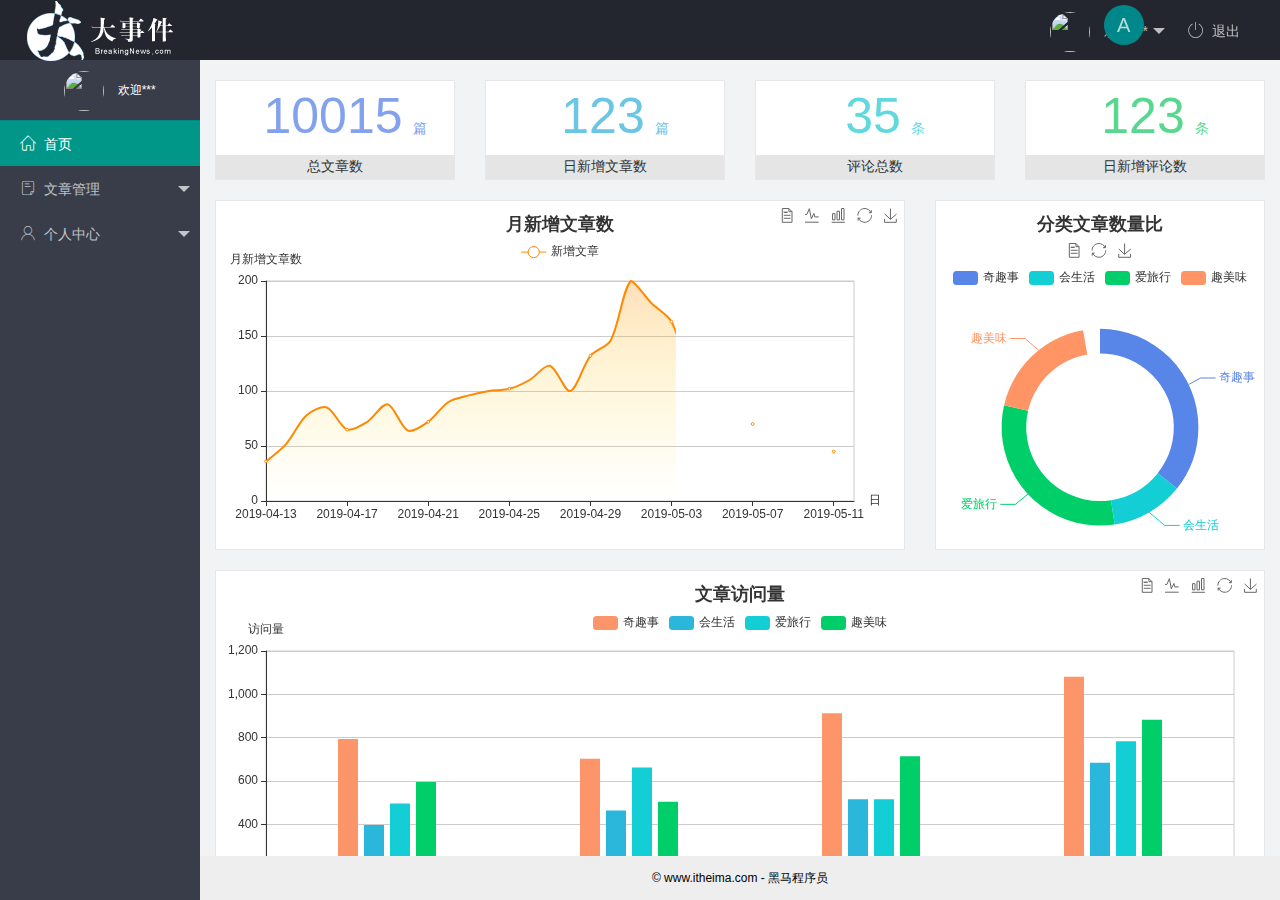
==== commit 9191b974: "写HTML架构和css样式" ====
--- a/login页面.html
+++ b/login页面.html
@@ -4,7 +4,7 @@
 <head>
     <meta charset="utf-8">
     <meta name="viewport" content="width=device-width, initial-scale=1, maximum-scale=1">
-    <title></title>
+    <title>登录页面</title>
     <link rel="stylesheet" href="./assets/lib/layui/css/layui.css">
     <link rel="stylesheet" href="./assets/fonts/iconfont.css">
     <!-- 个人css -->
